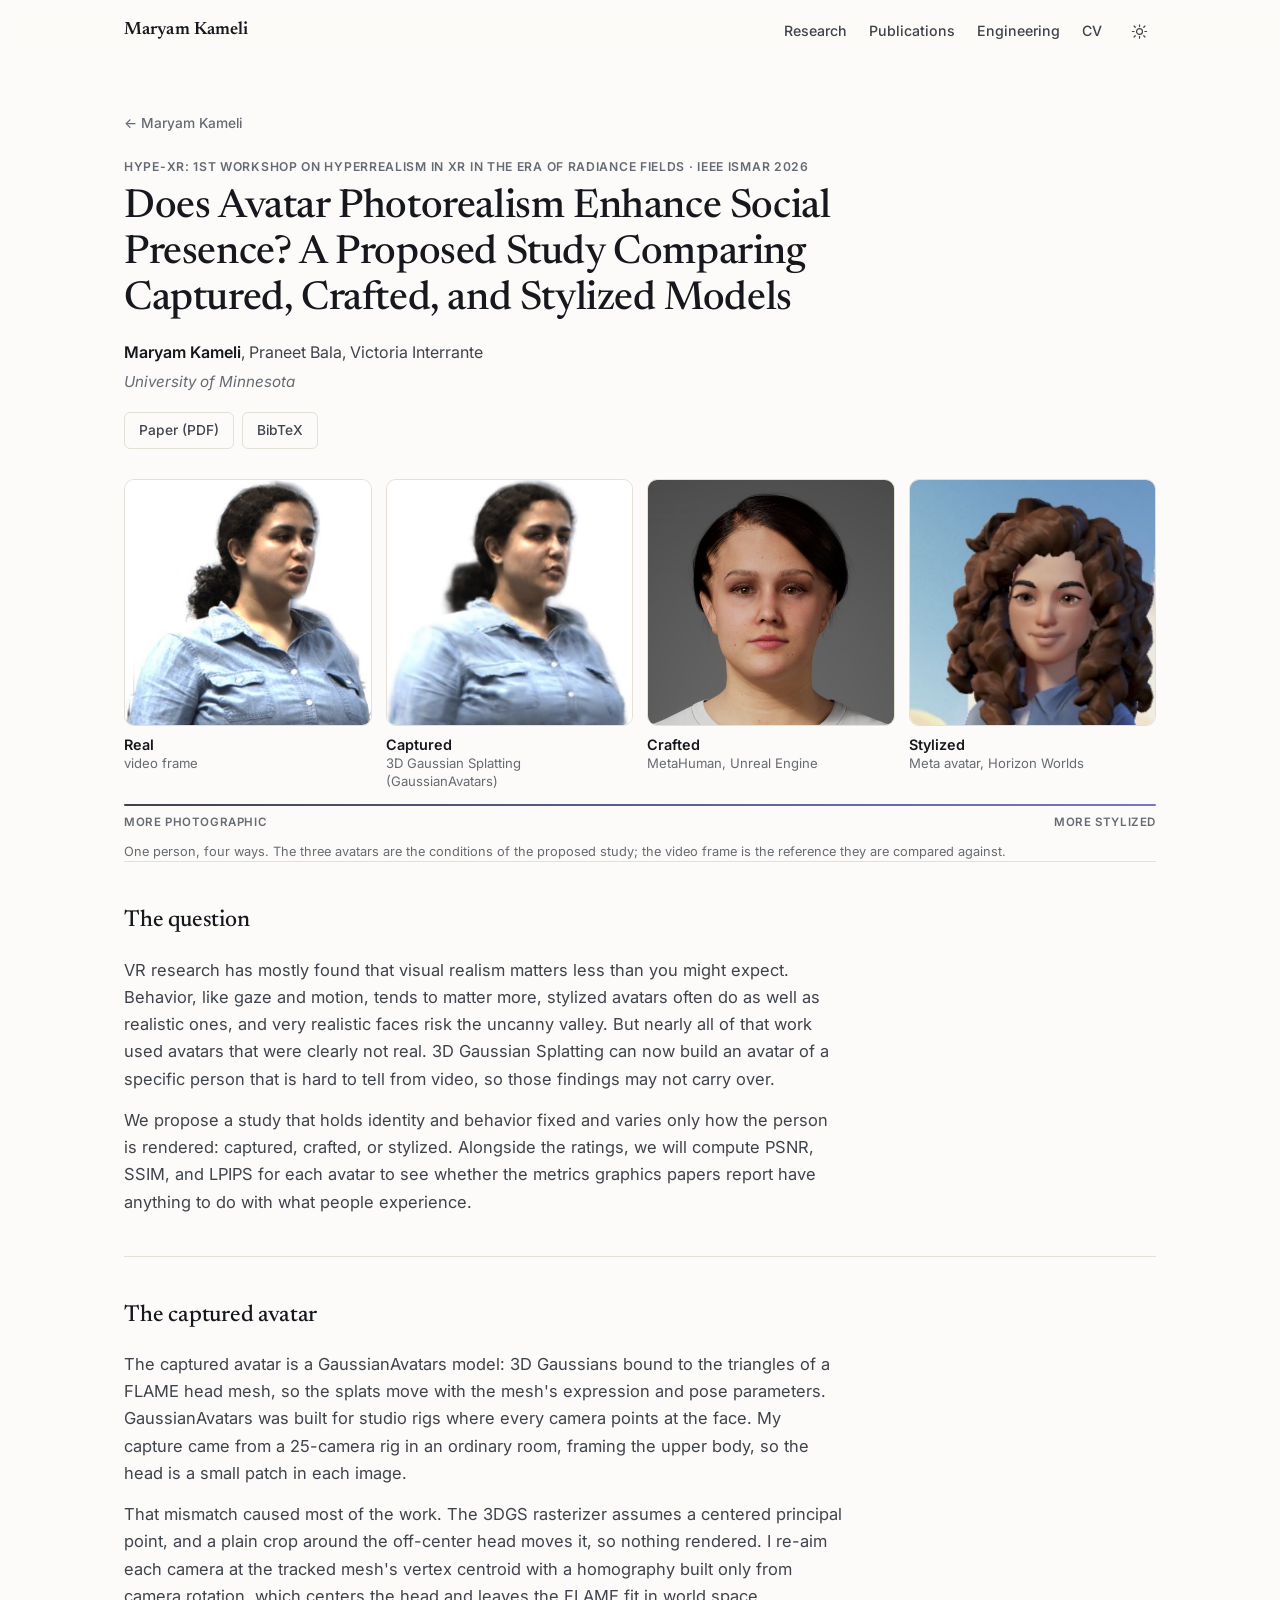
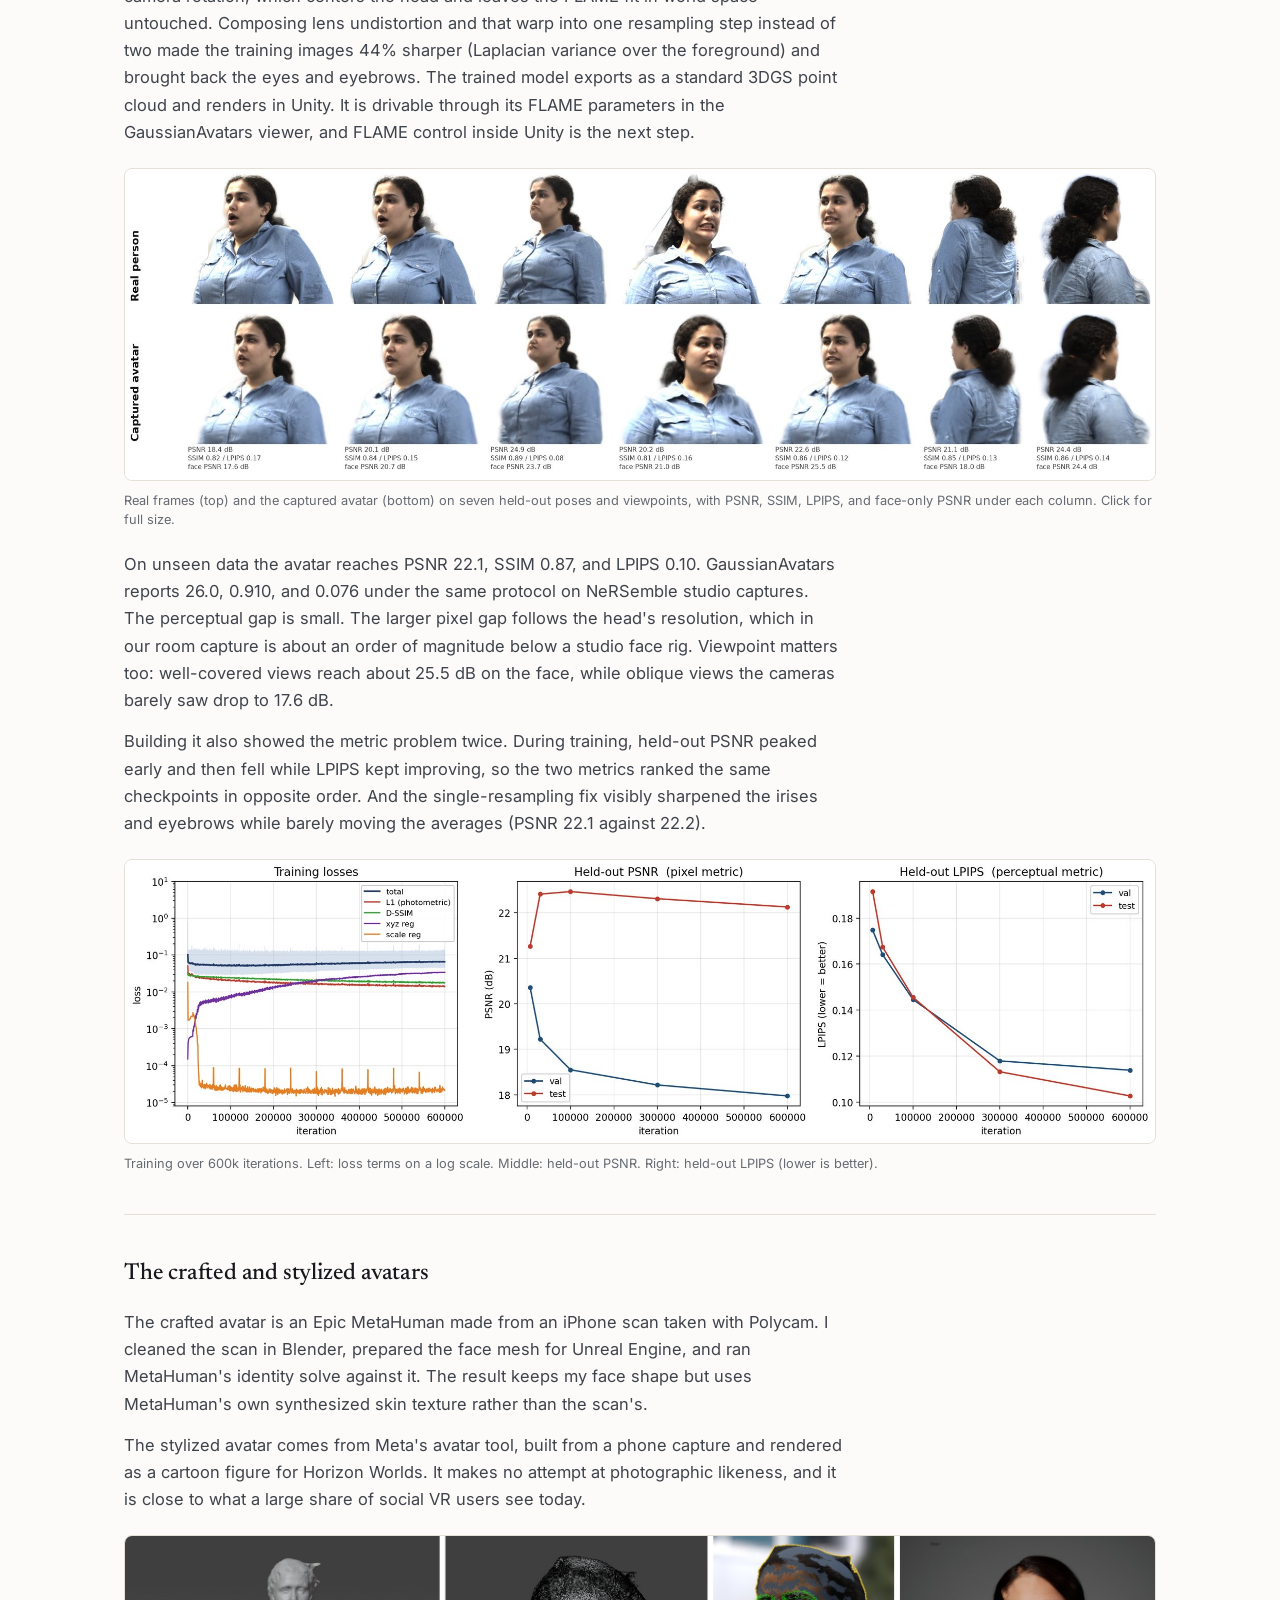
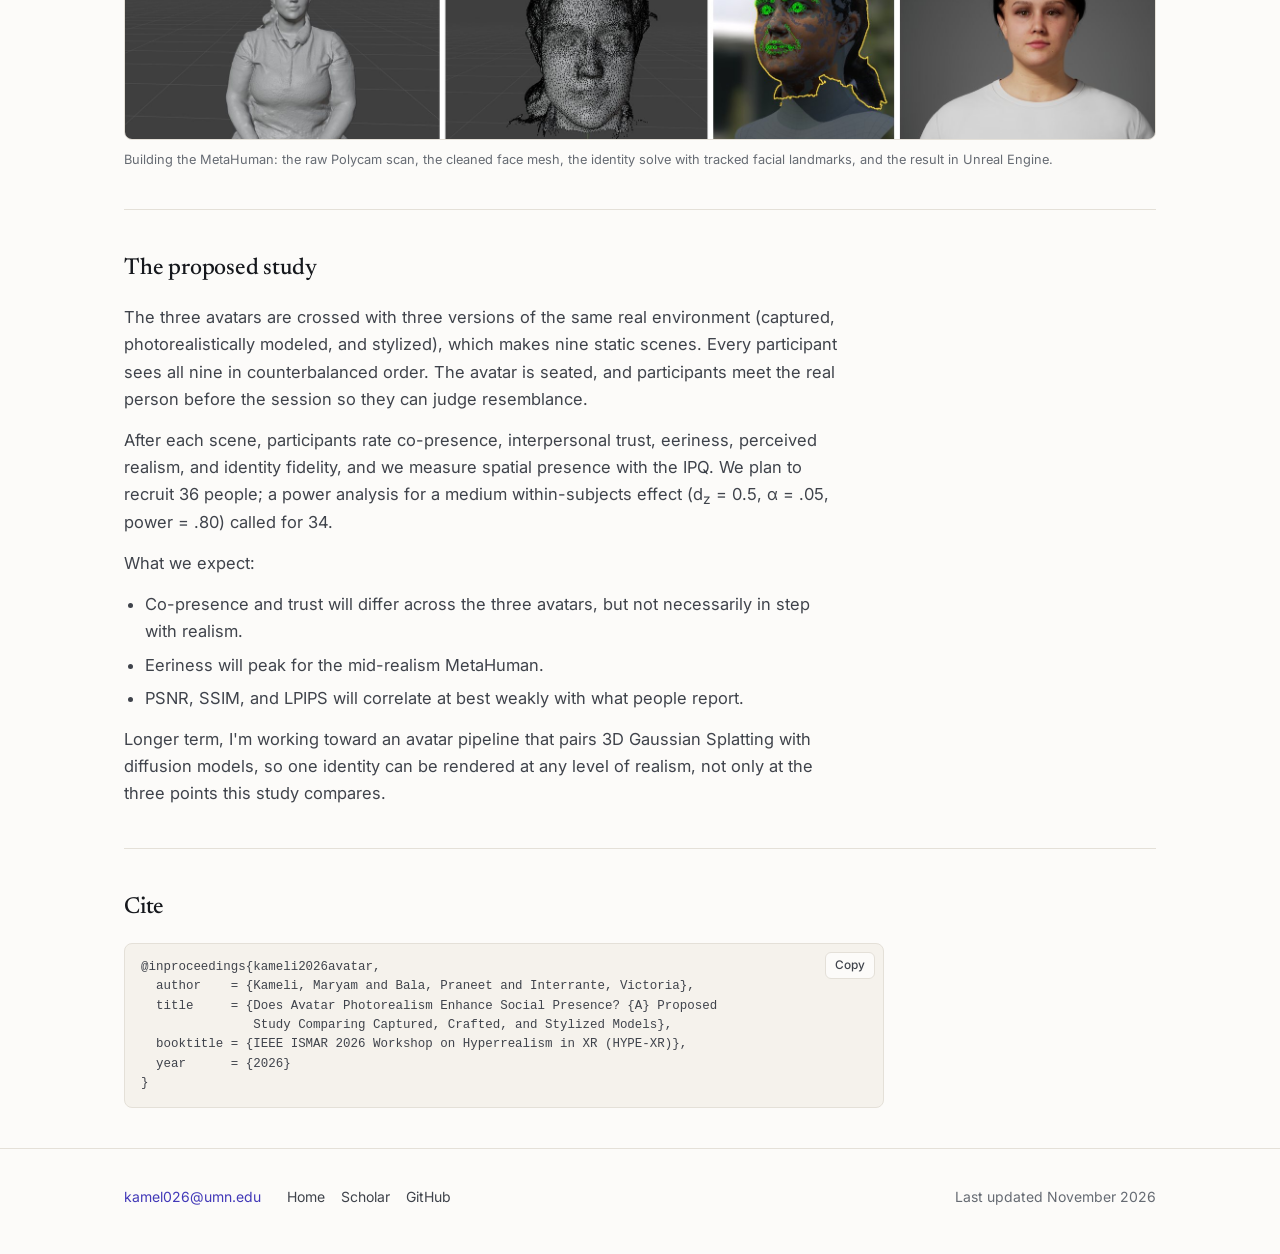
==== avatars.html @ e4c47b45 "viz and vids" ====
<!DOCTYPE html>
<html lang="en">
<head>
<meta charset="utf-8">
<meta name="viewport" content="width=device-width, initial-scale=1">

<title>Avatar Photorealism &middot; Maryam Kameli</title>
<meta name="description" content="Three avatars of the same person, captured with 3D Gaussian Splatting, crafted as a MetaHuman, and stylized, for a proposed VR study on whether photorealism changes social presence. Hype-XR workshop, IEEE ISMAR 2026.">
<meta name="author" content="Maryam Kameli">

<script>
  try {
    var t = localStorage.getItem("theme");
    if (t === "dark" || t === "light") document.documentElement.setAttribute("data-theme", t);
  } catch (e) {}
</script>
<meta name="color-scheme" content="light dark">
<meta name="theme-color" content="#fcfbf9" media="(prefers-color-scheme: light)">
<meta name="theme-color" content="#0f1116" media="(prefers-color-scheme: dark)">

<meta property="og:type" content="article">
<meta property="og:title" content="Does avatar photorealism enhance social presence?">
<meta property="og:description" content="One person as a 3D Gaussian Splatting avatar, a MetaHuman, and a stylized avatar, for a proposed VR study. Hype-XR, IEEE ISMAR 2026.">
<meta property="og:url" content="https://maryamkameli.github.io/avatars.html">
<meta property="og:image" content="https://maryamkameli.github.io/assets/og-avatars.jpg">
<meta property="og:image:width" content="1200">
<meta property="og:image:height" content="630">
<meta property="og:image:alt" content="Four images of the same woman: a video frame, a Gaussian splatting avatar, a MetaHuman, and a cartoon avatar.">
<meta name="twitter:card" content="summary_large_image">

<link rel="canonical" href="https://maryamkameli.github.io/avatars.html">
<link rel="icon" href="data:image/svg+xml,<svg xmlns='http://www.w3.org/2000/svg' viewBox='0 0 100 100'><text y='.9em' font-size='90'>M</text></svg>">

<link rel="preconnect" href="https://fonts.googleapis.com">
<link rel="preconnect" href="https://fonts.gstatic.com" crossorigin>
<link href="https://fonts.googleapis.com/css2?family=Inter:wght@400;500;600&family=Newsreader:ital,opsz,wght@0,6..72,400;0,6..72,500;0,6..72,600;1,6..72,400&display=swap" rel="stylesheet">

<link rel="stylesheet" href="style.css">
</head>

<body>
<a class="skip" href="#main">Skip to content</a>

<header class="nav" id="nav">
  <div class="nav-inner">
    <a class="nav-name" href="./">Maryam Kameli</a>

    <nav class="nav-links" id="navLinks" aria-label="Site">
      <a href="./#research">Research</a>
      <a href="./#publications">Publications</a>
      <a href="./#engineering">Engineering</a>
      <a href="assets/cv.pdf">CV</a>
    </nav>

    <div class="nav-actions">
      <button class="icon-btn" id="themeBtn" type="button" aria-label="Switch to dark theme">
        <svg class="i-sun" viewBox="0 0 24 24" aria-hidden="true"><circle cx="12" cy="12" r="4.2"/><path d="M12 2.6v2.4M12 19v2.4M4.4 12H2M22 12h-2.4M6.0 6.0 4.3 4.3M19.7 19.7 18 18M18 6.0l1.7-1.7M4.3 19.7 6.0 18"/></svg>
        <svg class="i-moon" viewBox="0 0 24 24" aria-hidden="true"><path d="M20.2 14.2A8.2 8.2 0 0 1 9.8 3.8a8.4 8.4 0 1 0 10.4 10.4z"/></svg>
      </button>
      <button class="icon-btn menu-btn" id="menuBtn" type="button" aria-label="Open menu" aria-expanded="false" aria-controls="navLinks">
        <svg viewBox="0 0 24 24" aria-hidden="true"><path d="M3.5 7h17M3.5 12h17M3.5 17h17"/></svg>
      </button>
    </div>
  </div>
</header>

<main id="main">
<div class="wrap">

  <header class="proj-head">
    <a class="back" href="./#avatars">&larr; Maryam Kameli</a>
    <p class="eyebrow">Hype-XR: 1st Workshop on Hyperrealism in XR in the Era of Radiance Fields &middot; IEEE ISMAR 2026</p>
    <h1 class="proj-title">Does Avatar Photorealism Enhance Social Presence? A Proposed Study Comparing Captured, Crafted, and Stylized Models</h1>
    <p class="proj-authors"><strong>Maryam Kameli</strong>, Praneet Bala, Victoria Interrante</p>
    <p class="proj-venue">University of Minnesota</p>
    <p class="proj-links">
      <a href="assets/papers/kameli2026avatar-photorealism.pdf">Paper (PDF)</a>
      <a href="#cite">BibTeX</a>
    </p>
  </header>

  <figure class="ladder-fig">
    <ul class="ladder">
      <li>
        <img src="assets/img/realism-real.jpg" width="440" height="440" decoding="async"
             alt="Video frame of Maryam in a denim shirt, turned slightly to her left.">
        <p><b>Real</b>video frame</p>
      </li>
      <li>
        <img src="assets/img/realism-captured.jpg" width="440" height="440" decoding="async"
             alt="Her 3D Gaussian Splatting avatar from the same viewpoint, close to the photo but slightly softer.">
        <p><b>Captured</b>3D Gaussian Splatting (GaussianAvatars)</p>
      </li>
      <li>
        <img src="assets/img/realism-crafted.jpg" width="440" height="440" decoding="async"
             alt="A MetaHuman digital double of her in Unreal Engine, facing the camera.">
        <p><b>Crafted</b>MetaHuman, Unreal Engine</p>
      </li>
      <li>
        <img src="assets/img/realism-stylized.jpg" width="440" height="440" decoding="async"
             alt="A cartoon-style Meta avatar of her with big curly hair and a denim jacket.">
        <p><b>Stylized</b>Meta avatar, Horizon Worlds</p>
      </li>
    </ul>
    <div class="ladder-axis" aria-hidden="true"><span>more photographic</span><span>more stylized</span></div>
    <figcaption>One person, four ways. The three avatars are the conditions of the proposed study; the video frame is the reference they are compared against.</figcaption>
  </figure>

  <section class="proj-section" id="question" aria-labelledby="question-h">
    <h2 id="question-h">The question</h2>
    <div class="proj-text">
      <p>VR research has mostly found that visual realism matters less than you might expect. Behavior, like gaze and motion, tends to matter more, stylized avatars often do as well as realistic ones, and very realistic faces risk the uncanny valley. But nearly all of that work used avatars that were clearly not real. 3D Gaussian Splatting can now build an avatar of a specific person that is hard to tell from video, so those findings may not carry over.</p>
      <p>We propose a study that holds identity and behavior fixed and varies only how the person is rendered: captured, crafted, or stylized. Alongside the ratings, we will compute PSNR, SSIM, and LPIPS for each avatar to see whether the metrics graphics papers report have anything to do with what people experience.</p>
    </div>
  </section>

  <section class="proj-section" id="captured" aria-labelledby="captured-h">
    <h2 id="captured-h">The captured avatar</h2>
    <div class="proj-text">
      <p>The captured avatar is a GaussianAvatars model: 3D Gaussians bound to the triangles of a FLAME head mesh, so the splats move with the mesh's expression and pose parameters. GaussianAvatars was built for studio rigs where every camera points at the face. My capture came from a 25-camera rig in an ordinary room, framing the upper body, so the head is a small patch in each image.</p>
      <p>That mismatch caused most of the work. The 3DGS rasterizer assumes a centered principal point, and a plain crop around the off-center head moves it, so nothing rendered. I re-aim each camera at the tracked mesh's vertex centroid with a homography built only from camera rotation, which centers the head and leaves the FLAME fit in world space untouched. Composing lens undistortion and that warp into one resampling step instead of two made the training images 44% sharper (Laplacian variance over the foreground) and brought back the eyes and eyebrows. The trained model exports as a standard 3DGS point cloud and renders in Unity. It is drivable through its FLAME parameters in the GaussianAvatars viewer, and FLAME control inside Unity is the next step.</p>
    </div>
    <figure class="fig">
      <a class="fig-link" href="assets/img/avatar-heldout.jpg">
        <img src="assets/img/avatar-heldout.jpg" width="2000" height="603" loading="lazy" decoding="async"
             alt="Seven pairs of images. Top row: real video frames of Maryam from different angles. Bottom row: matching renders of her captured avatar, with image-quality scores under each column.">
      </a>
      <figcaption>Real frames (top) and the captured avatar (bottom) on seven held-out poses and viewpoints, with PSNR, SSIM, LPIPS, and face-only PSNR under each column. Click for full size.</figcaption>
    </figure>
    <div class="proj-text" style="margin-top:22px">
      <p>On unseen data the avatar reaches PSNR 22.1, SSIM 0.87, and LPIPS 0.10. GaussianAvatars reports 26.0, 0.910, and 0.076 under the same protocol on NeRSemble studio captures. The perceptual gap is small. The larger pixel gap follows the head's resolution, which in our room capture is about an order of magnitude below a studio face rig. Viewpoint matters too: well-covered views reach about 25.5&nbsp;dB on the face, while oblique views the cameras barely saw drop to 17.6&nbsp;dB.</p>
      <p>Building it also showed the metric problem twice. During training, held-out PSNR peaked early and then fell while LPIPS kept improving, so the two metrics ranked the same checkpoints in opposite order. And the single-resampling fix visibly sharpened the irises and eyebrows while barely moving the averages (PSNR 22.1 against 22.2).</p>
    </div>
    <figure class="fig">
      <img src="assets/img/avatar-training.jpg" width="2000" height="550" loading="lazy" decoding="async"
           alt="Three line charts over 600,000 training iterations: loss terms on a log scale, held-out PSNR, which peaks early and then declines, and held-out LPIPS, which keeps decreasing.">
      <figcaption>Training over 600k iterations. Left: loss terms on a log scale. Middle: held-out PSNR. Right: held-out LPIPS (lower is better).</figcaption>
    </figure>
  </section>

  <section class="proj-section" id="crafted" aria-labelledby="crafted-h">
    <h2 id="crafted-h">The crafted and stylized avatars</h2>
    <div class="proj-text">
      <p>The crafted avatar is an Epic MetaHuman made from an iPhone scan taken with Polycam. I cleaned the scan in Blender, prepared the face mesh for Unreal Engine, and ran MetaHuman's identity solve against it. The result keeps my face shape but uses MetaHuman's own synthesized skin texture rather than the scan's.</p>
      <p>The stylized avatar comes from Meta's avatar tool, built from a phone capture and rendered as a cartoon figure for Horizon Worlds. It makes no attempt at photographic likeness, and it is close to what a large share of social VR users see today.</p>
    </div>
    <figure class="fig">
      <img src="assets/img/metahuman-steps.jpg" width="2139" height="420" loading="lazy" decoding="async"
           alt="Four steps: a gray 3D scan of Maryam seated, a dense wireframe of her face, the face with tracked landmarks during fitting, and the finished MetaHuman.">
      <figcaption>Building the MetaHuman: the raw Polycam scan, the cleaned face mesh, the identity solve with tracked facial landmarks, and the result in Unreal Engine.</figcaption>
    </figure>
  </section>

  <section class="proj-section" id="study" aria-labelledby="study-h">
    <h2 id="study-h">The proposed study</h2>
    <div class="proj-text">
      <p>The three avatars are crossed with three versions of the same real environment (captured, photorealistically modeled, and stylized), which makes nine static scenes. Every participant sees all nine in counterbalanced order. The avatar is seated, and participants meet the real person before the session so they can judge resemblance.</p>
      <p>After each scene, participants rate co-presence, interpersonal trust, eeriness, perceived realism, and identity fidelity, and we measure spatial presence with the IPQ. We plan to recruit 36 people; a power analysis for a medium within-subjects effect (d<sub>z</sub>&nbsp;=&nbsp;0.5, &alpha;&nbsp;=&nbsp;.05, power&nbsp;=&nbsp;.80) called for 34.</p>
      <p>What we expect:</p>
      <ul>
        <li>Co-presence and trust will differ across the three avatars, but not necessarily in step with realism.</li>
        <li>Eeriness will peak for the mid-realism MetaHuman.</li>
        <li>PSNR, SSIM, and LPIPS will correlate at best weakly with what people report.</li>
      </ul>
      <p>Longer term, I'm working toward an avatar pipeline that pairs 3D Gaussian Splatting with diffusion models, so one identity can be rendered at any level of realism, not only at the three points this study compares.</p>
    </div>
  </section>

  <section class="proj-section" id="cite" aria-labelledby="cite-h">
    <h2 id="cite-h">Cite</h2>
    <div class="proj-bib">
      <div class="bib">
        <button class="bib-copy" type="button">Copy</button>
<pre>@inproceedings{kameli2026avatar,
  author    = {Kameli, Maryam and Bala, Praneet and Interrante, Victoria},
  title     = {Does Avatar Photorealism Enhance Social Presence? {A} Proposed
               Study Comparing Captured, Crafted, and Stylized Models},
  booktitle = {IEEE ISMAR 2026 Workshop on Hyperrealism in XR (HYPE-XR)},
  year      = {2026}
}</pre>
      </div>
    </div>
  </section>

</div>
</main>

<footer class="footer">
  <div class="wrap footer-inner">
    <p><a href="mailto:kamel026@umn.edu">kamel026@umn.edu</a></p>
    <p class="footer-links">
      <a href="./">Home</a>
      <a href="https://scholar.google.com/citations?user=oxiSefEAAAAJ">Scholar</a>
      <a href="https://github.com/maryamkameli">GitHub</a>
    </p>
    <p class="footer-note">Last updated November 2026</p>
  </div>
</footer>

<p class="sr-only" id="liveStatus" role="status" aria-live="polite"></p>
<script src="main.js"></script>
</body>
</html>
---- style.css ----
/* =========================================================
   Maryam Kameli: personal site
   Everything you might want to change lives in :root below.
   ========================================================= */

:root {
  /* ---- colors (light) ---- */
  --paper:      #fcfbf9;
  --paper-alt:  #f5f2ec;
  --ink:        #16181d;
  --ink-2:      #3f434b;
  --muted:      #666b73;   /* 4.8:1 on --paper-alt, passes WCAG AA */
  --line:       #e4e0d8;
  --accent:     #4239b8;
  --accent-soft:#ecebfa;
  --stage:      #1b1d22;   /* backdrop behind videos, same in both themes */

  /* ---- type ---- */
  --font-body: "Inter", ui-sans-serif, system-ui, -apple-system, "Segoe UI", Roboto, sans-serif;
  --font-display: "Newsreader", ui-serif, Georgia, "Times New Roman", serif;

  /* ---- layout ---- */
  --wrap: 1080px;
  --narrow: 720px;
  --pad: 24px;
  --radius: 10px;

  color-scheme: light;
}

/* dark, following the visitor's system setting */
@media (prefers-color-scheme: dark) {
  :root:not([data-theme="light"]) {
    --paper:      #0f1116;
    --paper-alt:  #151821;
    --ink:        #e9eaef;
    --ink-2:      #bcc1cb;
    --muted:      #878d98;
    --line:       #242833;
    --accent:     #a5abff;
    --accent-soft:#1c1f33;
    color-scheme: dark;
  }
}
/* dark, when the visitor clicks the toggle */
:root[data-theme="dark"] {
  --paper:      #0f1116;
  --paper-alt:  #151821;
  --ink:        #e9eaef;
  --ink-2:      #bcc1cb;
  --muted:      #878d98;
  --line:       #242833;
  --accent:     #a5abff;
  --accent-soft:#1c1f33;
  color-scheme: dark;
}

/* ---------------------------------------------------------
   base
   --------------------------------------------------------- */
*, *::before, *::after { box-sizing: border-box; }

html { scroll-behavior: smooth; scroll-padding-top: 84px; }
@media (prefers-reduced-motion: reduce) {
  html { scroll-behavior: auto; }
  *, *::before, *::after { animation-duration: .01ms !important; transition-duration: .01ms !important; }
}

body {
  margin: 0;
  background: var(--paper);
  color: var(--ink);
  font-family: var(--font-body);
  font-size: 16.5px;
  line-height: 1.65;
  -webkit-font-smoothing: antialiased;
  text-rendering: optimizeLegibility;
}

img { max-width: 100%; height: auto; display: block; }
video { display: block; }
sub, sup { line-height: 0; }

a { color: var(--accent); text-decoration: none; }
a:hover { text-decoration: underline; text-underline-offset: 3px; }

:focus-visible {
  outline: 2px solid var(--accent);
  outline-offset: 3px;
  border-radius: 3px;
}

.sr-only {
  position: absolute; width: 1px; height: 1px; padding: 0; margin: -1px;
  overflow: hidden; clip: rect(0 0 0 0); white-space: nowrap; border: 0;
}

.skip {
  position: absolute; left: -9999px;
  background: var(--ink); color: var(--paper);
  padding: 10px 16px; border-radius: 6px; z-index: 100;
}
.skip:focus { left: 12px; top: 12px; }

.wrap { max-width: var(--wrap); margin: 0 auto; padding: 0 var(--pad); }

/* ---------------------------------------------------------
   nav
   --------------------------------------------------------- */
.nav {
  position: sticky; top: 0; z-index: 50;
  background: color-mix(in srgb, var(--paper) 88%, transparent);
  backdrop-filter: saturate(180%) blur(14px);
  -webkit-backdrop-filter: saturate(180%) blur(14px);
  border-bottom: 1px solid transparent;
  transition: border-color .25s ease;
}
.nav.scrolled { border-bottom-color: var(--line); }

.nav-inner {
  max-width: var(--wrap); margin: 0 auto; padding: 0 var(--pad);
  height: 62px; display: flex; align-items: center; gap: 20px;
}

.nav-name {
  font-family: var(--font-display);
  font-size: 1.12rem; font-weight: 600; letter-spacing: .1px;
  color: var(--ink); white-space: nowrap;
}
.nav-name:hover { text-decoration: none; color: var(--accent); }

.nav-links { margin-left: auto; display: flex; gap: 22px; }
.nav-links a {
  font-size: .885rem; font-weight: 500; color: var(--ink-2);
  padding: 4px 0; position: relative;
}
.nav-links a:hover { color: var(--ink); text-decoration: none; }
.nav-links a::after {
  content: ""; position: absolute; left: 0; right: 0; bottom: -2px; height: 1.5px;
  background: var(--accent); transform: scaleX(0); transform-origin: left;
  transition: transform .22s ease;
}
.nav-links a:hover::after, .nav-links a.active::after { transform: scaleX(1); }
.nav-links a.active { color: var(--ink); }

.nav-actions { display: flex; align-items: center; gap: 6px; }

.icon-btn {
  width: 34px; height: 34px; display: grid; place-items: center;
  background: none; border: 1px solid transparent; border-radius: 8px;
  color: var(--ink-2); cursor: pointer; padding: 0;
}
.icon-btn:hover { background: var(--paper-alt); color: var(--ink); }
.icon-btn svg {
  width: 17px; height: 17px; fill: none; stroke: currentColor;
  stroke-width: 1.7; stroke-linecap: round; stroke-linejoin: round;
}
.menu-btn { display: none; }

/* theme icon swap */
.i-moon { display: none; }
:root[data-theme="dark"] .i-sun { display: none; }
:root[data-theme="dark"] .i-moon { display: block; }
@media (prefers-color-scheme: dark) {
  :root:not([data-theme="light"]) .i-sun { display: none; }
  :root:not([data-theme="light"]) .i-moon { display: block; }
}

/* ---------------------------------------------------------
   hero and bio
   --------------------------------------------------------- */
.hero { padding: 60px 0 64px; }

.hero-grid {
  display: grid; grid-template-columns: 190px 1fr;
  gap: 44px; align-items: start;
}

.portrait img {
  width: 190px; height: 190px; border-radius: 14px;
  object-fit: cover; border: 1px solid var(--line);
}

.hero-text h1 {
  font-family: var(--font-display);
  font-size: clamp(2.4rem, 5vw, 3.3rem);
  font-weight: 500; line-height: 1.08;
  letter-spacing: -.5px; margin: 0 0 10px;
}
.hero-role {
  font-size: 1.06rem; font-weight: 500; color: var(--ink-2);
  margin: 0 0 6px;
}
.hero-aff { color: var(--muted); font-size: .95rem; margin: 0 0 22px; }
.hero-aff a { color: var(--ink-2); }
.hero-aff a:hover { color: var(--accent); }

.links { list-style: none; display: flex; flex-wrap: wrap; gap: 10px; padding: 0; margin: 0; }
.links a {
  display: inline-flex; align-items: center; gap: 7px;
  font-size: .875rem; font-weight: 500; color: var(--ink-2);
  border: 1px solid var(--line); border-radius: 999px;
  padding: 7px 15px; background: var(--paper);
  transition: border-color .18s ease, color .18s ease, background .18s ease;
}
.links a:hover {
  text-decoration: none; color: var(--accent);
  border-color: var(--accent); background: var(--accent-soft);
}
.links svg {
  width: 15px; height: 15px; fill: none; stroke: currentColor;
  stroke-width: 1.6; stroke-linecap: round; stroke-linejoin: round;
}

/* avoid one-word last lines where the browser supports it */
.prose p, .pub-summary, .row-body p, .news-body, .feature-text p, .proj-text p, figcaption { text-wrap: pretty; }
h1, h2, h3, h4 { text-wrap: balance; }

.prose { max-width: var(--narrow); }
.hero .prose { margin-top: 34px; }
.prose p { margin: 0 0 16px; color: var(--ink-2); }
.prose p:last-child { margin-bottom: 0; }
.prose .lead {
  font-family: var(--font-display);
  font-size: 1.28rem; line-height: 1.5; color: var(--ink);
  margin-bottom: 18px;
}
.prose .status {
  margin-top: 22px; padding: 2px 0 2px 14px;
  border-left: 3px solid var(--accent);
  color: var(--ink); font-weight: 500;
}

/* ---------------------------------------------------------
   sections
   --------------------------------------------------------- */
.section { padding: 62px 0; }
.section.alt { background: var(--paper-alt); }

.h-section {
  font-family: var(--font-display);
  font-size: 1.62rem; font-weight: 500; letter-spacing: -.2px;
  margin: 0 0 30px; padding-bottom: 12px;
  border-bottom: 1px solid var(--line);
}

/* small group label inside a section, e.g. "Also in progress" */
.h-sub {
  font-family: var(--font-body);
  font-size: .78rem; font-weight: 600; letter-spacing: .9px;
  text-transform: uppercase; color: var(--muted);
  margin: 0 0 4px;
}
.rows + .h-sub, .h-sub-gap { margin-top: 44px; }

/* ---------------------------------------------------------
   featured research
   --------------------------------------------------------- */
.feature { padding: 4px 0 48px; }
.feature + .feature { border-top: 1px solid var(--line); padding-top: 44px; }

.eyebrow {
  font-size: .76rem; font-weight: 600; letter-spacing: .7px;
  text-transform: uppercase; color: var(--muted);
  margin: 0 0 8px;
}
.feature-title {
  font-family: var(--font-display);
  font-size: clamp(1.5rem, 3.2vw, 1.95rem);
  font-weight: 500; line-height: 1.18; letter-spacing: -.3px;
  margin: 0 0 20px; color: var(--ink);
}

.feature-grid {
  display: grid; grid-template-columns: minmax(0, 1.65fr) minmax(0, 1fr);
  gap: 44px; margin-top: 28px; align-items: start;
}
.feature-text p { margin: 0 0 14px; color: var(--ink-2); font-size: .97rem; }
.feature-text p:last-child { margin-bottom: 0; }

.facts { margin: 0; display: grid; gap: 14px; font-size: .9rem; }
.facts > div { border-top: 1px solid var(--line); padding-top: 10px; }
.facts dt {
  font-size: .72rem; font-weight: 600; letter-spacing: .7px;
  text-transform: uppercase; color: var(--muted); margin: 0 0 3px;
}
.facts dd { margin: 0; color: var(--ink-2); line-height: 1.55; }

.link-row { display: flex; flex-wrap: wrap; gap: 6px 8px; padding-top: 2px; }
.link-row a,
.proj-links a,
.proj-links button {
  font: inherit; font-size: .82rem; font-weight: 500; color: var(--ink-2);
  border: 1px solid var(--line); border-radius: 6px; padding: 4px 11px;
  background: var(--paper); cursor: pointer;
  transition: border-color .18s ease, color .18s ease, background .18s ease;
}
.link-row a:hover,
.proj-links a:hover,
.proj-links button:hover,
.proj-links button[aria-expanded="true"] {
  text-decoration: none; color: var(--accent);
  border-color: var(--accent); background: var(--accent-soft);
}

/* ---------------------------------------------------------
   comparison video (drag the handle)
   --------------------------------------------------------- */
.wipe { margin: 0; }
.wipe-stage {
  --pos: 50%;
  position: relative; aspect-ratio: 16 / 9; overflow: hidden;
  border-radius: 12px; background: var(--stage);
  touch-action: pan-y; user-select: none; -webkit-user-select: none;
  cursor: ew-resize; isolation: isolate;
  box-shadow: 0 0 0 1px var(--line);
}
/* The file is two 16:9 frames stacked (8:9 overall). Showing it at
   double height leaves only the top frame, full color, in view. */
.wipe-stage video {
  position: absolute; top: 0; left: 0; width: 100%; height: 200%;
}
.wipe-stage canvas {
  position: absolute; inset: 0; width: 100%; height: 100%;
  pointer-events: none;
}
.wipe-line {
  position: absolute; top: 0; bottom: 0; left: var(--pos);
  width: 2px; margin-left: -1px; background: #fff;
  box-shadow: 0 0 0 1px rgba(0, 0, 0, .12);
  pointer-events: none;
}
.wipe-knob {
  position: absolute; top: 50%; left: var(--pos);
  width: 42px; height: 42px; margin: -21px 0 0 -21px;
  border-radius: 50%; background: #fff; color: #23252b;
  display: grid; place-items: center; cursor: ew-resize;
  box-shadow: 0 2px 12px rgba(0, 0, 0, .3);
}
.wipe-knob svg {
  width: 20px; height: 20px; fill: none; stroke: currentColor;
  stroke-width: 2; stroke-linecap: round; stroke-linejoin: round;
}
.wipe-knob:focus-visible { outline: 3px solid var(--accent); outline-offset: 3px; border-radius: 50%; }
.wipe-label {
  position: absolute; top: 12px; z-index: 1;
  font-size: .72rem; font-weight: 600; letter-spacing: .4px;
  padding: 4px 9px; border-radius: 6px; pointer-events: none;
}
.wipe-label-l { left: 12px; color: #fff; background: rgba(15, 17, 22, .62); }
.wipe-label-r { right: 12px; color: #16181d; background: rgba(255, 255, 255, .9); box-shadow: 0 0 0 1px rgba(0, 0, 0, .1); }

/* play / pause button shared by all looping videos */
.vid-toggle {
  position: absolute; right: 10px; bottom: 10px; z-index: 2;
  width: 34px; height: 34px; padding: 0; border: 0; border-radius: 50%;
  display: grid; place-items: center; cursor: pointer;
  color: #fff; background: rgba(15, 17, 22, .62);
  transition: background .18s ease;
}
.vid-toggle:hover { background: rgba(15, 17, 22, .85); }
.vid-toggle svg {
  width: 16px; height: 16px; fill: none; stroke: currentColor;
  stroke-width: 2.2; stroke-linecap: round; stroke-linejoin: round;
}
.vid-toggle .i-play { fill: currentColor; stroke-width: 1.4; display: none; }
.vid-toggle.is-paused .i-play { display: block; }
.vid-toggle.is-paused .i-pause { display: none; }

.wipe figcaption,
.ladder-fig figcaption,
.fig figcaption,
.clip figcaption {
  margin-top: 10px; font-size: .8rem; line-height: 1.5; color: var(--muted);
}

/* ---------------------------------------------------------
   realism ladder (four renderings of one person)
   --------------------------------------------------------- */
.ladder-fig { margin: 0; }
.ladder {
  list-style: none; margin: 0; padding: 0;
  display: grid; grid-template-columns: repeat(4, minmax(0, 1fr)); gap: 14px;
}
.ladder img {
  width: 100%; aspect-ratio: 1; object-fit: cover;
  border-radius: 10px; border: 1px solid var(--line); background: #fff;
}
.ladder p { margin: 9px 0 0; font-size: .82rem; line-height: 1.35; color: var(--muted); }
.ladder b { display: block; font-size: .9rem; font-weight: 600; color: var(--ink); }

.ladder-axis {
  position: relative; display: flex; justify-content: space-between;
  margin-top: 14px; padding-top: 9px;
  font-size: .72rem; font-weight: 600; letter-spacing: .6px;
  text-transform: uppercase; color: var(--muted);
}
.ladder-axis::before {
  content: ""; position: absolute; left: 0; right: 0; top: 0; height: 2px;
  border-radius: 2px;
  background: linear-gradient(90deg, var(--ink-2), color-mix(in srgb, var(--accent) 70%, transparent));
}

/* ---------------------------------------------------------
   news
   --------------------------------------------------------- */
.news { list-style: none; padding: 0; margin: 0; }

.news-item {
  display: grid; grid-template-columns: 92px 1fr;
  gap: 22px; padding: 15px 0;
  border-bottom: 1px solid var(--line);
}
.news-item:last-child { border-bottom: none; }
.news-item[hidden] { display: none; }

.news-date {
  font-size: .8rem; font-weight: 600; letter-spacing: .4px;
  text-transform: uppercase; color: var(--muted);
  padding-top: 4px; white-space: nowrap;
}
.news-body { color: var(--ink-2); font-size: .96rem; }
.news-body strong { color: var(--ink); font-weight: 600; }
.news-body em { font-style: italic; }

.more-btn {
  margin-top: 22px; font: inherit; font-size: .875rem; font-weight: 500;
  color: var(--accent); background: none;
  border: 1px solid var(--line); border-radius: 999px;
  padding: 8px 18px; cursor: pointer;
  transition: border-color .18s ease, background .18s ease;
}
.more-btn:hover { border-color: var(--accent); background: var(--accent-soft); }

/* ---------------------------------------------------------
   publications
   --------------------------------------------------------- */
.pubs { list-style: none; padding: 0; margin: 0; }

.pub {
  display: grid; grid-template-columns: 92px 1fr;
  gap: 22px; padding: 22px 0;
  border-bottom: 1px solid var(--line);
}
.pub:first-child { padding-top: 4px; }
.pub:last-child { border-bottom: none; }

.pub-year {
  font-size: .8rem; font-weight: 600; letter-spacing: .4px;
  color: var(--muted); padding-top: 5px;
}

.pub-title {
  font-family: var(--font-display);
  font-size: 1.12rem; font-weight: 600; line-height: 1.35;
  margin: 0 0 7px; color: var(--ink);
}
.pub-title a { color: inherit; }
.pub-title a:hover { color: var(--accent); }
.pub-authors { margin: 0 0 4px; font-size: .93rem; color: var(--ink-2); }
.pub-authors strong { color: var(--ink); font-weight: 600; }
.pub-venue { margin: 0 0 10px; font-size: .93rem; font-style: italic; color: var(--muted); }
.pub-summary { margin: 0 0 12px; font-size: .93rem; color: var(--ink-2); }

.badge {
  display: inline-block; margin-left: 7px; vertical-align: 1px;
  font-family: var(--font-body); font-style: normal;
  font-size: .705rem; font-weight: 600; letter-spacing: .5px; text-transform: uppercase;
  color: var(--accent); background: var(--accent-soft);
  border-radius: 5px; padding: 3px 8px;
}

.pub-links { margin: 0; display: flex; flex-wrap: wrap; gap: 8px; }
.pub-links a,
.pub-links .bib-btn {
  font: inherit; font-size: .8rem; font-weight: 500; color: var(--ink-2);
  background: none; cursor: pointer;
  border: 1px solid var(--line); border-radius: 6px; padding: 4px 11px;
  transition: border-color .18s ease, color .18s ease, background .18s ease;
}
.pub-links a:hover,
.pub-links .bib-btn:hover,
.pub-links .bib-btn[aria-expanded="true"] {
  text-decoration: none; color: var(--accent);
  border-color: var(--accent); background: var(--accent-soft);
}

.bib {
  position: relative; margin: 12px 0 0;
  background: var(--paper-alt); border: 1px solid var(--line); border-radius: 8px;
}
.section.alt .bib { background: var(--paper); }
.bib[hidden] { display: none; }
.bib pre {
  margin: 0; padding: 14px 16px; overflow-x: auto;
  font-family: ui-monospace, SFMono-Regular, Menlo, Consolas, monospace;
  font-size: .78rem; line-height: 1.55; color: var(--ink-2);
}
.bib-copy {
  position: absolute; top: 8px; right: 8px;
  font: inherit; font-size: .74rem; font-weight: 500; color: var(--ink-2);
  background: var(--paper); border: 1px solid var(--line); border-radius: 6px;
  padding: 3px 9px; cursor: pointer;
}
.bib-copy:hover { color: var(--accent); border-color: var(--accent); }
.pub-note { margin: 28px 0 0; font-size: .74rem; line-height: 1.5; color: var(--muted); }

/* ---------------------------------------------------------
   rows (research, engineering, teaching)
   --------------------------------------------------------- */
.rows { display: flex; flex-direction: column; }

.row {
  display: grid; grid-template-columns: 300px 1fr;
  gap: 32px; padding: 22px 0;
  border-bottom: 1px solid var(--line);
}
.row:last-child { border-bottom: none; }

.row-title h3,
.row-title h4 {
  font-family: var(--font-display);
  font-size: 1.06rem; font-weight: 600; line-height: 1.35;
  margin: 0 0 5px; color: var(--ink);
}
.row-meta {
  margin: 0; font-size: .8rem; font-weight: 500;
  color: var(--muted); letter-spacing: .2px;
}
.row-body p { margin: 0; font-size: .93rem; color: var(--ink-2); }
.row-body .row-links { margin-top: 10px; font-size: .88rem; color: var(--muted); }

.tags { margin-top: 12px !important; display: flex; flex-wrap: wrap; gap: 6px; }
.tags span {
  font-size: .745rem; font-weight: 500; color: var(--muted);
  border: 1px solid var(--line); border-radius: 5px; padding: 3px 9px;
}

.row-figure { margin: 16px 0 0; max-width: 460px; }
.row-figure img { width: 100%; height: auto; border: 1px solid var(--line); border-radius: 6px; }
.row-figure figcaption { margin-top: 8px; font-size: .775rem; line-height: 1.5; color: var(--muted); }

/* render strip */
.gallery {
  display: grid; grid-template-columns: repeat(4, minmax(0, 1fr));
  gap: 8px; margin-top: 14px;
}
.gallery img {
  width: 100%; aspect-ratio: 4 / 3; object-fit: cover;
  border-radius: 6px; border: 1px solid var(--line); background: #fff;
}

/* small coursework cards */
.minis {
  list-style: none; margin: 18px 0 0; padding: 0;
  display: grid; grid-template-columns: repeat(2, minmax(0, 1fr)); gap: 14px;
}
.minis li {
  border: 1px solid var(--line); border-radius: var(--radius);
  padding: 16px 18px; background: var(--paper);
}
.minis h4 {
  font-family: var(--font-display); font-size: 1.02rem; font-weight: 600;
  line-height: 1.35; margin: 0 0 3px; color: var(--ink);
}
.minis .row-meta { margin-bottom: 8px; }
.minis p:last-child { margin: 0; font-size: .9rem; color: var(--ink-2); }
.minis li:last-child:nth-child(odd) { grid-column: 1 / -1; }

/* ---------------------------------------------------------
   service
   --------------------------------------------------------- */
.service { list-style: none; padding: 0; margin: 0; }
.service li {
  display: grid; grid-template-columns: 254px 1fr 92px;
  gap: 20px; align-items: baseline;
  padding: 13px 0; border-bottom: 1px solid var(--line);
}
.service li:last-child { border-bottom: none; }

.svc-role { font-weight: 600; font-size: .95rem; color: var(--ink); }
.svc-where { font-size: .93rem; color: var(--ink-2); }
.svc-note { margin-left: 6px; font-weight: 500; font-size: .84rem; color: var(--muted); white-space: nowrap; }
.svc-when {
  font-size: .8rem; font-weight: 600; letter-spacing: .3px;
  color: var(--muted); text-align: right; white-space: nowrap;
}

/* ---------------------------------------------------------
   project pages (npr.html, avatars.html)
   --------------------------------------------------------- */
.proj-head { padding: 46px 0 30px; }
.back { display: inline-block; font-size: .86rem; font-weight: 500; color: var(--muted); margin-bottom: 22px; }
.back:hover { color: var(--accent); }
.proj-title {
  font-family: var(--font-display);
  font-size: clamp(1.8rem, 4vw, 2.5rem);
  font-weight: 500; line-height: 1.15; letter-spacing: -.4px;
  margin: 0 0 16px; max-width: 900px;
}
.proj-authors { margin: 0 0 4px; font-size: 1rem; color: var(--ink-2); }
.proj-authors strong { color: var(--ink); font-weight: 600; }
.proj-venue { margin: 0 0 18px; font-size: .95rem; font-style: italic; color: var(--muted); }
.proj-links { display: flex; flex-wrap: wrap; gap: 8px; margin: 0; }
.proj-links a, .proj-links button { font-size: .86rem; padding: 6px 14px; }

.proj-section { padding: 40px 0; border-top: 1px solid var(--line); }
.proj-section > h2 {
  font-family: var(--font-display);
  font-size: 1.45rem; font-weight: 500; letter-spacing: -.2px;
  margin: 0 0 16px;
}
.proj-text { max-width: var(--narrow); }
.proj-text p { margin: 0 0 14px; color: var(--ink-2); }
.proj-text p:last-child { margin-bottom: 0; }
.proj-text ol, .proj-text ul { margin: 0 0 14px; padding-left: 1.25em; color: var(--ink-2); }
.proj-text li { margin: 0 0 6px; }

.clips {
  display: grid; grid-template-columns: repeat(3, minmax(0, 1fr));
  gap: 18px; margin-top: 22px;
}
.clip { margin: 0; }
.clip-media {
  position: relative; aspect-ratio: 16 / 9; overflow: hidden;
  border-radius: 10px; background: var(--stage);
  box-shadow: 0 0 0 1px var(--line);
}
.clip-media video { width: 100%; height: 100%; object-fit: cover; }
.clip figcaption { font-size: .86rem; color: var(--ink-2); }
.clip figcaption b { display: block; color: var(--ink); font-weight: 600; margin-bottom: 2px; }

.split {
  display: grid; grid-template-columns: minmax(0, 1.25fr) minmax(0, 1fr);
  gap: 36px; align-items: start; margin-top: 6px;
}

.fig { margin: 22px 0 0; }
.fig img { width: 100%; height: auto; border-radius: 8px; border: 1px solid var(--line); background: #fff; }
.fig-link { display: block; border-radius: 8px; }

.player {
  position: relative; border-radius: 12px; overflow: hidden;
  background: var(--stage); aspect-ratio: 16 / 9;
}
.player video { width: 100%; height: 100%; }

.proj-bib { max-width: 760px; }
.proj-bib .bib { margin-top: 0; }

/* ---------------------------------------------------------
   footer
   --------------------------------------------------------- */
.footer { border-top: 1px solid var(--line); padding: 30px 0 40px; }
.footer-inner {
  display: flex; flex-wrap: wrap; align-items: center;
  gap: 10px 26px; font-size: .875rem;
}
.footer-inner p { margin: 0; }
.footer-inner a { display: inline-block; padding: 6px 0; }
.footer-links { display: flex; gap: 16px; }
.footer-links a { color: var(--ink-2); }
.footer-links a:hover { color: var(--accent); }
.footer-note { margin-left: auto !important; color: var(--muted); }

/* ---------------------------------------------------------
   responsive
   --------------------------------------------------------- */
@media (max-width: 900px) {
  .feature-grid { grid-template-columns: 1fr; gap: 24px; }
  .split { grid-template-columns: 1fr; gap: 20px; }
}

@media (max-width: 860px) {
  .row { grid-template-columns: 1fr; gap: 8px; }
  .service li { grid-template-columns: 1fr; gap: 3px; }
  .svc-when { text-align: left; }
}

@media (max-width: 720px) {
  .menu-btn { display: grid; }
  .nav-actions { margin-left: auto; }

  .nav-links {
    position: absolute; top: 62px; left: 0; right: 0;
    flex-direction: column; gap: 0;
    background: var(--paper); border-bottom: 1px solid var(--line);
    padding: 6px var(--pad) 14px;
    display: none;
  }
  .nav-links.open { display: flex; }
  .nav-links a { padding: 11px 0; border-bottom: 1px solid var(--line); }
  .nav-links a:last-child { border-bottom: none; }
  .nav-links a::after { display: none; }

  .hero { padding: 36px 0 44px; }
  .hero-grid { grid-template-columns: 1fr; gap: 22px; }
  .portrait img { width: 120px; height: 120px; }
  .hero .prose { margin-top: 28px; }
  .prose .lead { font-size: 1.18rem; }

  .section { padding: 46px 0; }
  .news-item, .pub { grid-template-columns: 1fr; gap: 5px; }
  .news-date, .pub-year { padding-top: 0; }
  .footer-note { margin-left: 0 !important; width: 100%; }

  .ladder { grid-template-columns: repeat(2, minmax(0, 1fr)); gap: 12px 10px; }
  .gallery { grid-template-columns: repeat(2, minmax(0, 1fr)); }
  .minis { grid-template-columns: 1fr; }
  .clips { grid-template-columns: 1fr; gap: 22px; }
  .wipe-stage { border-radius: 8px; }
  .wipe-knob { width: 38px; height: 38px; margin: -19px 0 0 -19px; }
  .wipe-label { top: 8px; font-size: .66rem; padding: 3px 7px; }
  .wipe-label-l { left: 8px; }
  .wipe-label-r { right: 8px; }
  .proj-head { padding: 30px 0 22px; }
}

@media (max-width: 420px) {
  :root { --pad: 16px; }
}

/* ---------------------------------------------------------
   print
   --------------------------------------------------------- */
@media print {
  .nav, .more-btn, .skip, .bib-btn, .bib, .vid-toggle, .wipe-knob { display: none !important; }
  body { background: #fff; color: #000; font-size: 11pt; }
  .section, .section.alt { background: #fff; padding: 18px 0; }
  .news-item[hidden] { display: grid !important; }
}
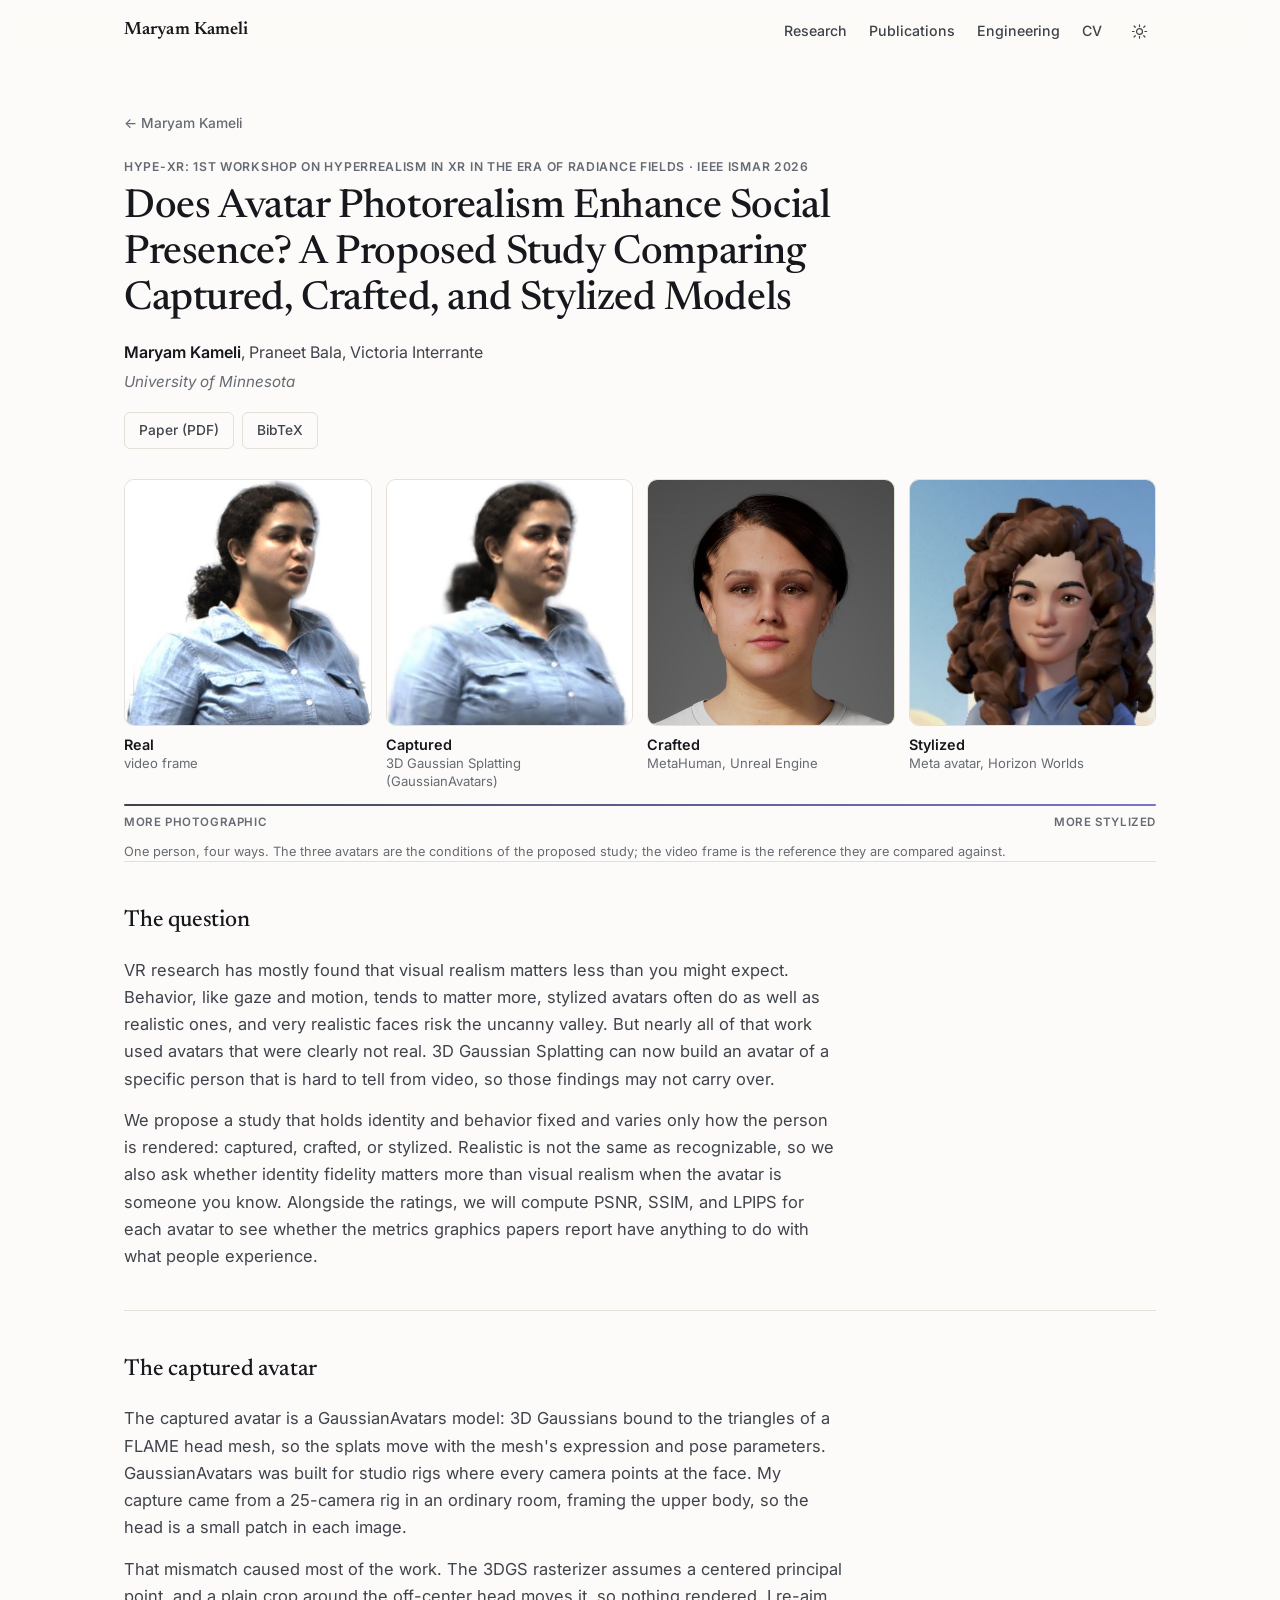
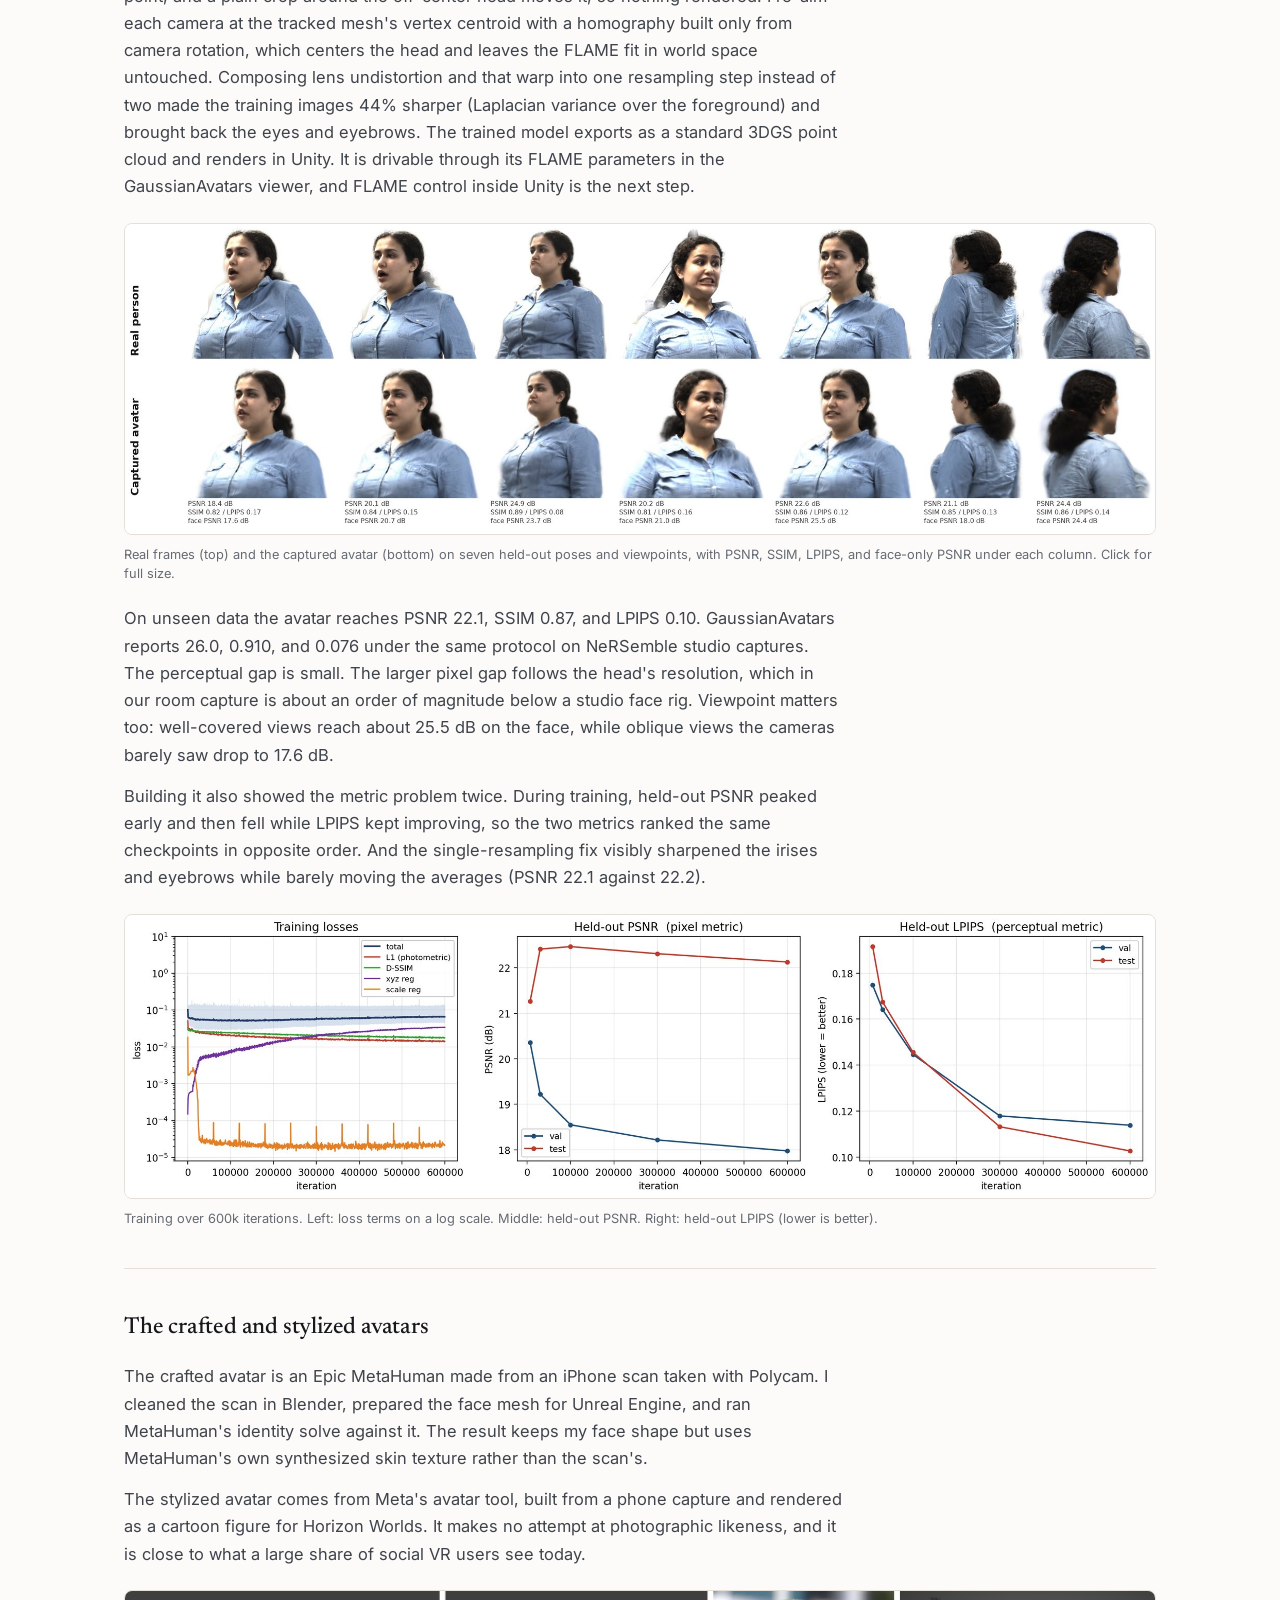
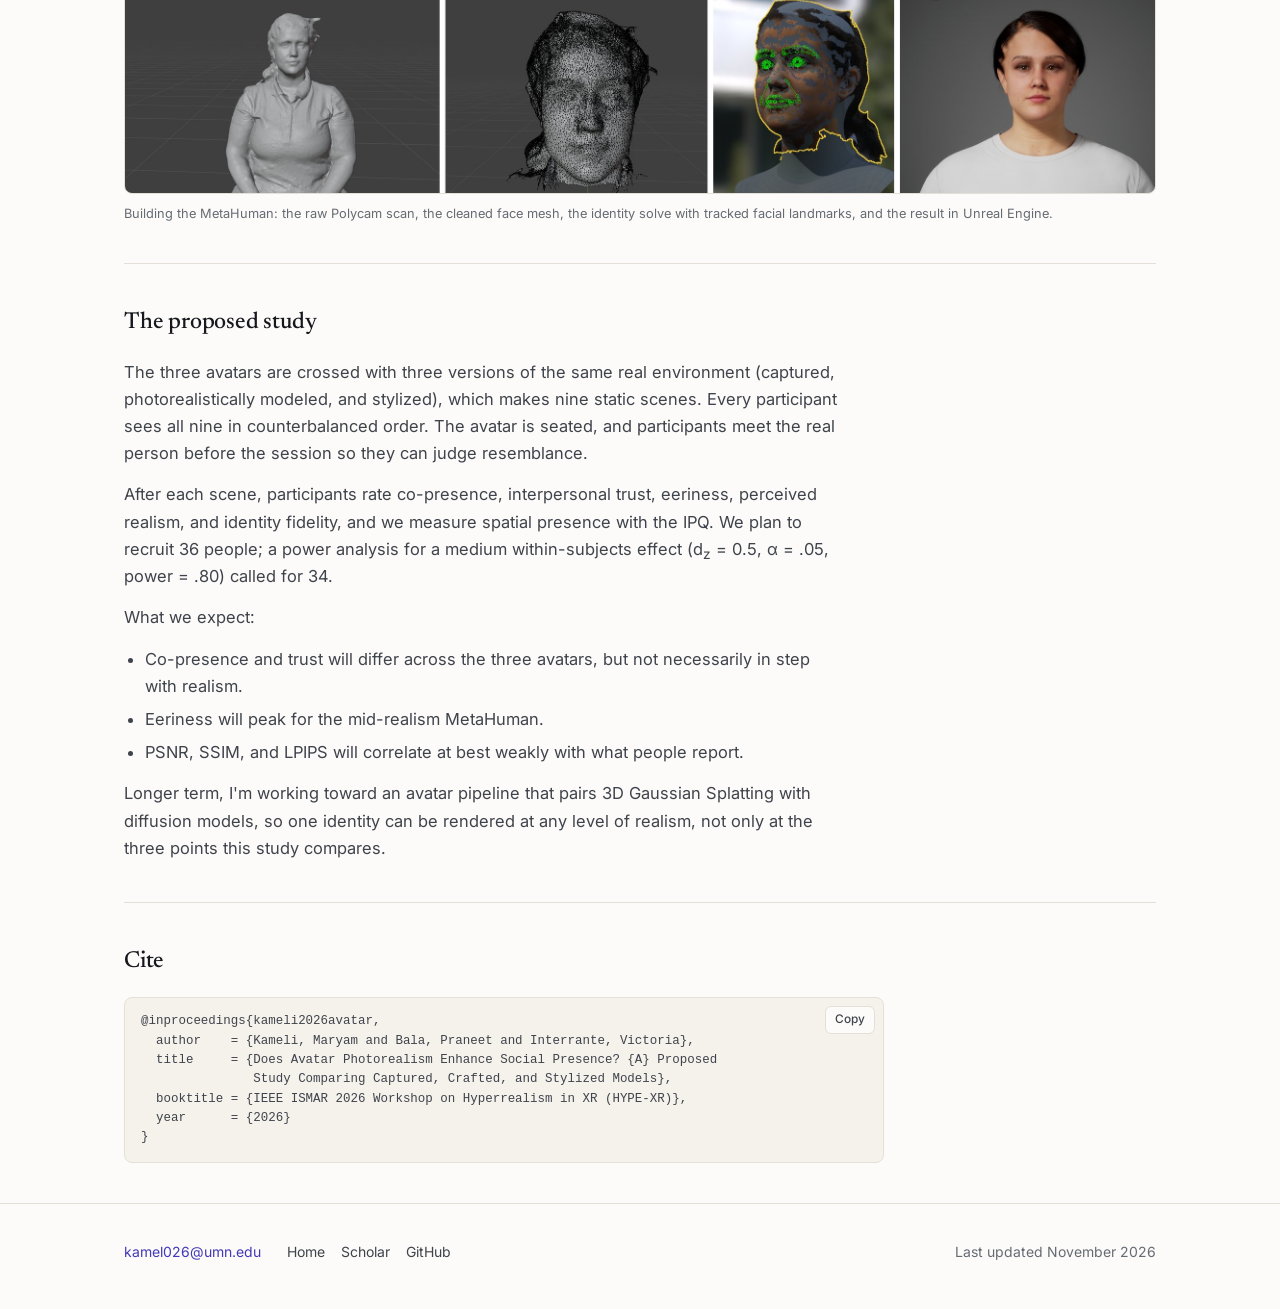
==== commit b2b31cce: "visuals" ====
--- a/avatars.html
+++ b/avatars.html
@@ -110,7 +110,7 @@
     <h2 id="question-h">The question</h2>
     <div class="proj-text">
       <p>VR research has mostly found that visual realism matters less than you might expect. Behavior, like gaze and motion, tends to matter more, stylized avatars often do as well as realistic ones, and very realistic faces risk the uncanny valley. But nearly all of that work used avatars that were clearly not real. 3D Gaussian Splatting can now build an avatar of a specific person that is hard to tell from video, so those findings may not carry over.</p>
-      <p>We propose a study that holds identity and behavior fixed and varies only how the person is rendered: captured, crafted, or stylized. Alongside the ratings, we will compute PSNR, SSIM, and LPIPS for each avatar to see whether the metrics graphics papers report have anything to do with what people experience.</p>
+      <p>We propose a study that holds identity and behavior fixed and varies only how the person is rendered: captured, crafted, or stylized. Realistic is not the same as recognizable, so we also ask whether identity fidelity matters more than visual realism when the avatar is someone you know. Alongside the ratings, we will compute PSNR, SSIM, and LPIPS for each avatar to see whether the metrics graphics papers report have anything to do with what people experience.</p>
     </div>
   </section>
 
--- a/style.css
+++ b/style.css
@@ -527,6 +527,7 @@
   margin: 0; font-size: .8rem; font-weight: 500;
   color: var(--muted); letter-spacing: .2px;
 }
+.row > * { min-width: 0; }
 .row-body p { margin: 0; font-size: .93rem; color: var(--ink-2); }
 .row-body .row-links { margin-top: 10px; font-size: .88rem; color: var(--muted); }
 
@@ -549,6 +550,29 @@
   width: 100%; aspect-ratio: 4 / 3; object-fit: cover;
   border-radius: 6px; border: 1px solid var(--line); background: #fff;
 }
+
+.row-clip { margin-top: 14px; max-width: 560px; }
+.row-body > .row-clip, .row-body > .media-pair { margin-top: 14px; }
+
+.gallery-3 { grid-template-columns: repeat(3, minmax(0, 1fr)); }
+.gallery a { display: block; border-radius: 6px; }
+.gallery-dark img { object-fit: contain; background: #10141c; border-color: #1f2430; }
+.gallery-caption { margin: 8px 0 0 !important; font-size: .8rem !important; line-height: 1.5; color: var(--muted) !important; }
+.media-pair { display: grid; grid-template-columns: minmax(0, 1.25fr) minmax(0, 1fr); gap: 12px; align-items: start; max-width: 760px; }
+.media-pair .row-clip { max-width: none; }
+.clip-media img { width: 100%; height: 100%; object-fit: cover; display: block; }
+
+/* inline diagram (segmentation project) */
+.diagram { margin: 16px 0 0; max-width: 680px; overflow-x: auto; }
+.diagram svg { width: 100%; min-width: 560px; height: auto; display: block; }
+.dg text { fill: var(--ink); font-family: var(--font-body); font-size: 13px; }
+.dg .dg-label { fill: var(--muted); font-size: 12px; }
+.dg-box { fill: var(--paper); stroke: var(--line); stroke-width: 1.5; }
+.dg-a { fill: color-mix(in srgb, var(--accent) 12%, var(--paper)); stroke: color-mix(in srgb, var(--accent) 45%, var(--line)); }
+.dg-b { fill: color-mix(in srgb, #1f9e89 14%, var(--paper)); stroke: color-mix(in srgb, #1f9e89 50%, var(--line)); }
+.dg-c { fill: color-mix(in srgb, #d97706 12%, var(--paper)); stroke: color-mix(in srgb, #d97706 45%, var(--line)); }
+.dg-line { fill: none; stroke: var(--ink-2); stroke-width: 1.5; }
+.diagram figcaption { margin-top: 8px; font-size: .8rem; color: var(--muted); }
 
 /* small coursework cards */
 .minis {
@@ -706,6 +730,8 @@
 
   .ladder { grid-template-columns: repeat(2, minmax(0, 1fr)); gap: 12px 10px; }
   .gallery { grid-template-columns: repeat(2, minmax(0, 1fr)); }
+  .gallery-3 { grid-template-columns: 1fr; }
+  .media-pair { grid-template-columns: 1fr; }
   .minis { grid-template-columns: 1fr; }
   .clips { grid-template-columns: 1fr; gap: 22px; }
   .wipe-stage { border-radius: 8px; }
